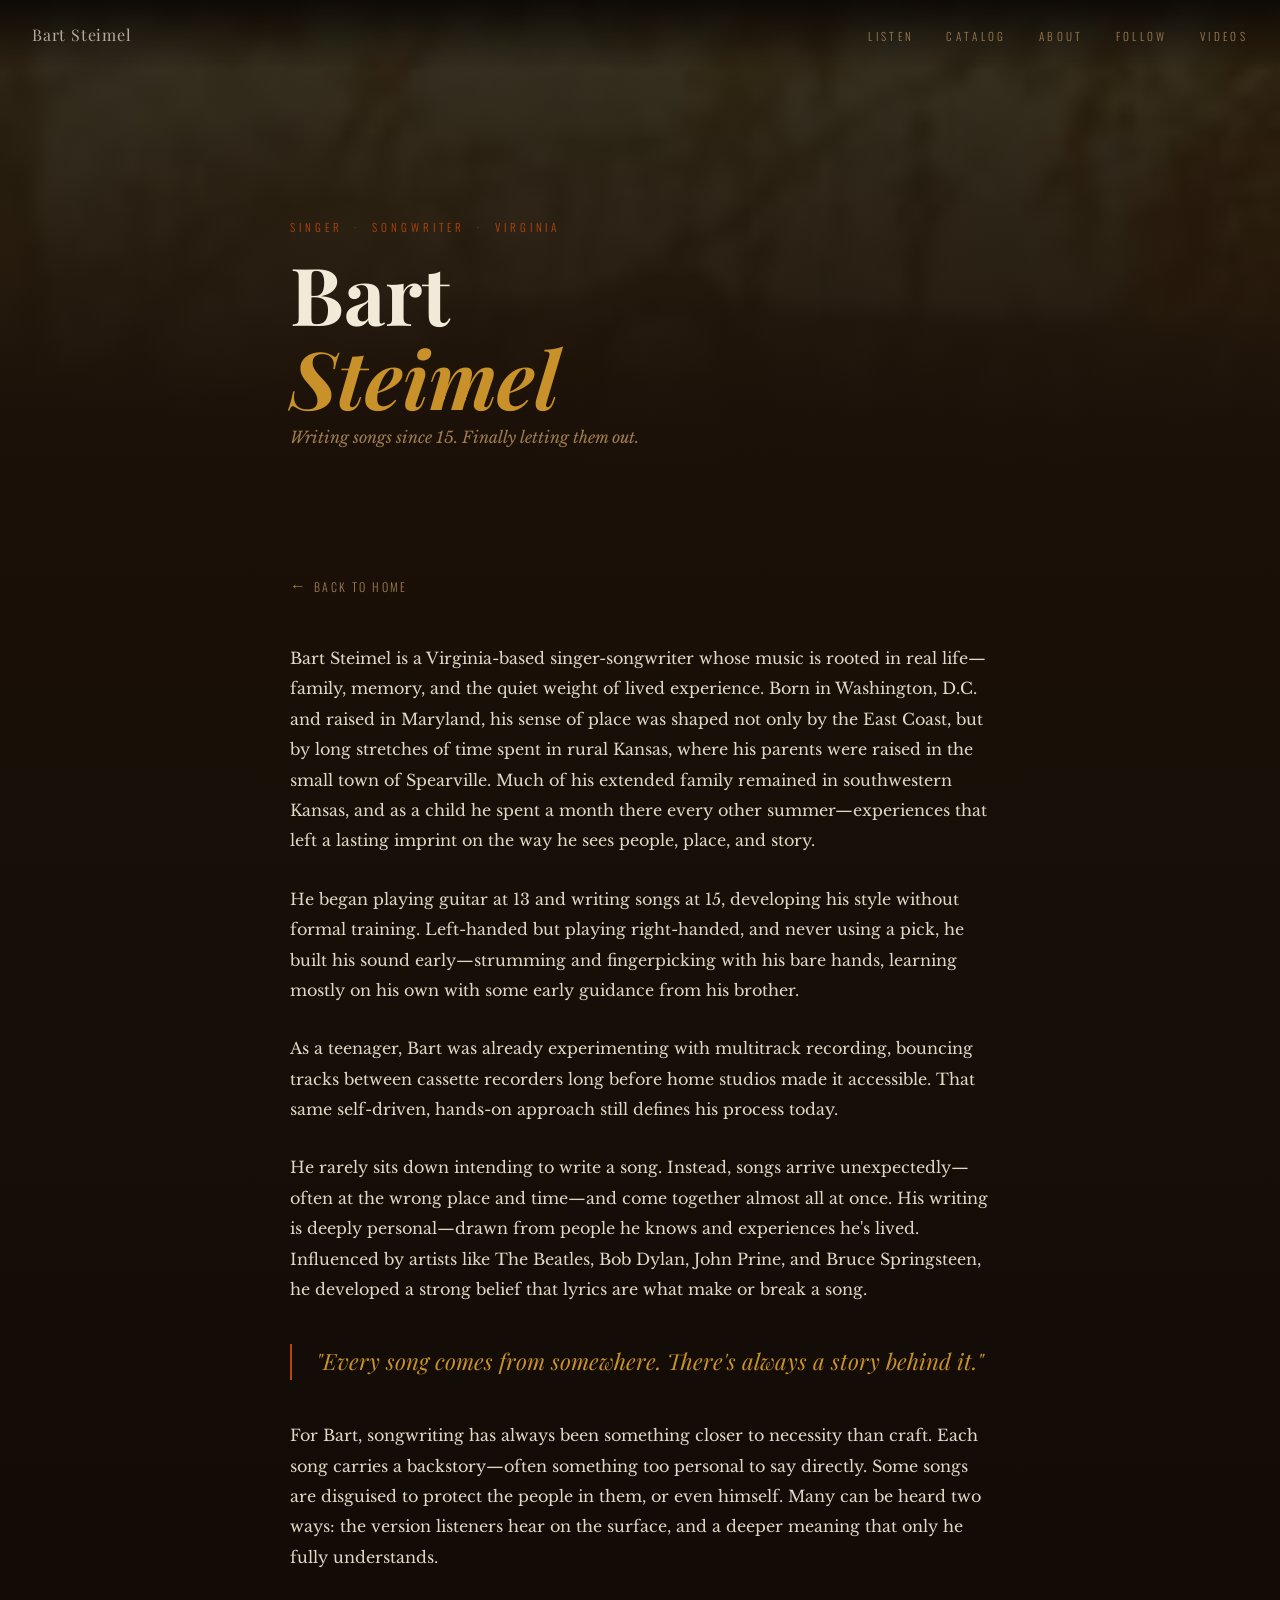
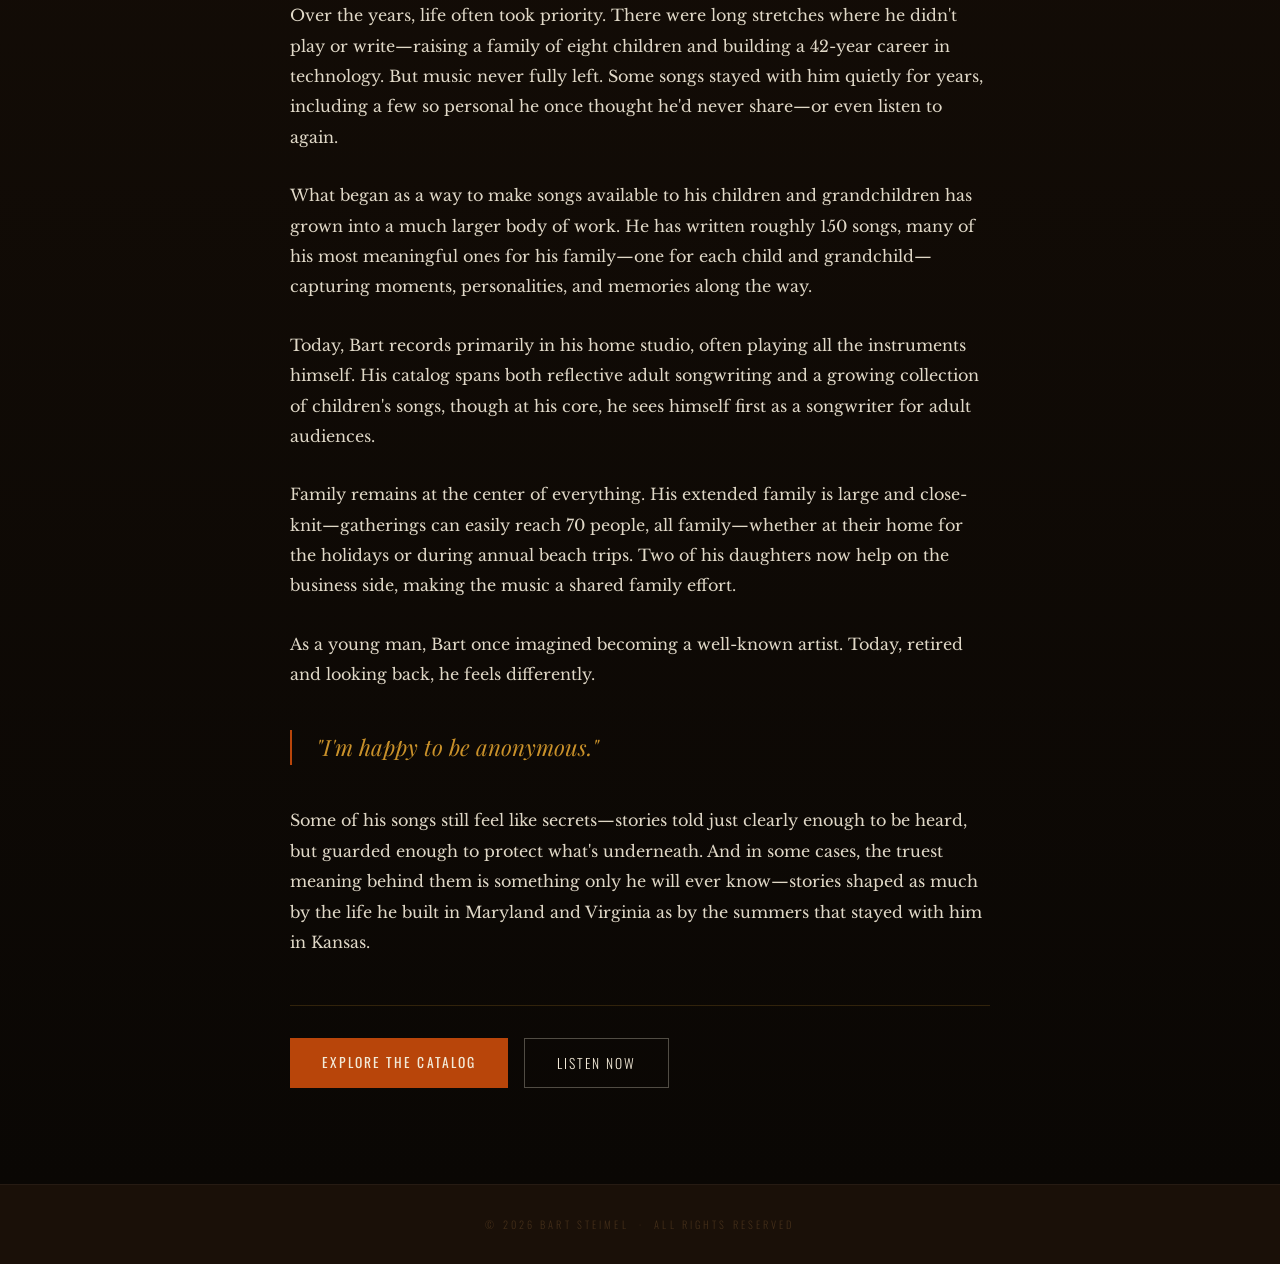
==== bio.html @ 40ade04b "Initial commit — bartsteimel.com website Full site including HTML, CSS, JS, songs catalog, cover art" ====
<!DOCTYPE html>
<html lang="en">
<head>
<!-- Google tag (gtag.js) -->
<script async src="https://www.googletagmanager.com/gtag/js?id=G-NTPG7VW96W"></script>
<script>
  window.dataLayer = window.dataLayer || [];
  function gtag(){dataLayer.push(arguments);}
  gtag('js', new Date());
  gtag('config', 'G-NTPG7VW96W');
</script>
<meta charset="UTF-8">
<meta name="viewport" content="width=device-width, initial-scale=1.0">
<title>Bart Steimel — Biography</title>
<link rel="icon" type="image/jpeg" href="images/favicon.jpg">
<link href="https://fonts.googleapis.com/css2?family=Playfair+Display:ital,wght@0,400;0,700;1,400;1,700&family=Libre+Baskerville:ital@0;1&family=Oswald:wght@300;400;500&display=swap" rel="stylesheet">
<link rel="stylesheet" href="style.css">
<style>
  .bio-page-hero {
    min-height: 55vh;
    display: flex;
    flex-direction: column;
    justify-content: flex-end;
    align-items: flex-start;
    position: relative;
    overflow: hidden;
    padding: 4rem 2rem 3rem;
  }
  .bio-page-hero::before {
    content: '';
    position: absolute;
    inset: 0;
    background: url('images/hero-bg.jpg') center top / cover no-repeat;
    opacity: 0.35;
    mask-image: linear-gradient(to bottom, black 0%, black 60%, transparent 100%);
    -webkit-mask-image: linear-gradient(to bottom, black 0%, black 60%, transparent 100%);
  }
  .bio-page-hero::after {
    content: '';
    position: absolute;
    inset: 0;
    background: linear-gradient(to bottom, rgba(10,7,4,0.5) 0%, rgba(26,16,8,0.85) 70%, #1a1008 100%);
  }
  .bio-page-hero-content {
    position: relative;
    z-index: 1;
    max-width: 700px;
    margin: 0 auto;
    width: 100%;
    padding-top: 6rem;
  }
  .bio-page-hero-eyebrow {
    font-family: 'Oswald', sans-serif;
    font-weight: 300;
    font-size: 0.7rem;
    letter-spacing: 0.35em;
    text-transform: uppercase;
    color: var(--rust);
    margin-bottom: 1rem;
  }
  .bio-page-hero-name {
    font-family: 'Playfair Display', serif;
    font-size: clamp(2.5rem, 7vw, 5rem);
    font-weight: 700;
    line-height: 1.05;
    color: var(--cream);
    margin-bottom: 0.5rem;
  }
  .bio-page-hero-name em {
    font-style: italic;
    color: var(--gold);
  }
  .bio-page-hero-sub {
    font-family: 'Libre Baskerville', serif;
    font-size: 1rem;
    color: var(--light-brown);
    font-style: italic;
  }

  .bio-full {
    background: linear-gradient(180deg, #1a1008 0%, #0a0704 100%);
    padding: 5rem 2rem 6rem;
  }
  .bio-full-inner {
    max-width: 700px;
    margin: 0 auto;
  }
  .bio-full-inner p {
    font-family: 'Libre Baskerville', Georgia, serif;
    font-size: 1rem;
    line-height: 1.9;
    color: var(--cream);
    margin-bottom: 1.75rem;
    opacity: 0.92;
  }
  .bio-full-inner p.bio-pull-quote {
    font-family: 'Playfair Display', serif;
    font-size: clamp(1.1rem, 2.5vw, 1.4rem);
    font-style: italic;
    color: var(--gold);
    border-left: 2px solid var(--rust);
    padding-left: 1.5rem;
    margin: 2.5rem 0;
    line-height: 1.6;
    opacity: 1;
  }
  .bio-back-link {
    display: inline-flex;
    align-items: center;
    gap: 0.5rem;
    font-family: 'Oswald', sans-serif;
    font-weight: 300;
    font-size: 0.75rem;
    letter-spacing: 0.2em;
    text-transform: uppercase;
    color: var(--light-brown);
    text-decoration: none;
    margin-bottom: 3rem;
    transition: color 0.2s;
  }
  .bio-back-link:hover { color: var(--gold); }
  .bio-back-link::before { content: '←'; font-family: serif; font-size: 1rem; letter-spacing: 0; }

  @media (max-width: 600px) {
    .bio-page-hero { min-height: 45vh; padding: 3rem 1.25rem 2rem; }
    .bio-full { padding: 3rem 1.25rem 4rem; }
  }
</style>
</head>
<body>

<nav>
  <div class="nav-name">Bart Steimel</div>
  <ul class="nav-links">
    <li><a href="index.html#listen">Listen</a></li>
    <li><a href="index.html#catalog">Catalog</a></li>
    <li><a href="index.html#bio">About</a></li>
    <li><a href="index.html#follow">Follow</a></li>
    <li><a href="videos.html">Videos</a></li>
  </ul>
  <a href="videos.html" class="mobile-videos">Videos</a>
</nav>

<section class="bio-page-hero">
  <div class="bio-page-hero-content">
    <p class="bio-page-hero-eyebrow">Singer &nbsp;·&nbsp; Songwriter &nbsp;·&nbsp; Virginia</p>
    <h1 class="bio-page-hero-name">Bart<br><em>Steimel</em></h1>
    <p class="bio-page-hero-sub">Writing songs since 15. Finally letting them out.</p>
  </div>
</section>

<section class="bio-full">
  <div class="bio-full-inner">
    <a href="index.html#bio" class="bio-back-link">Back to Home</a>

    <p>Bart Steimel is a Virginia-based singer-songwriter whose music is rooted in real life—family, memory, and the quiet weight of lived experience. Born in Washington, D.C. and raised in Maryland, his sense of place was shaped not only by the East Coast, but by long stretches of time spent in rural Kansas, where his parents were raised in the small town of Spearville. Much of his extended family remained in southwestern Kansas, and as a child he spent a month there every other summer—experiences that left a lasting imprint on the way he sees people, place, and story.</p>

    <p>He began playing guitar at 13 and writing songs at 15, developing his style without formal training. Left-handed but playing right-handed, and never using a pick, he built his sound early—strumming and fingerpicking with his bare hands, learning mostly on his own with some early guidance from his brother.</p>

    <p>As a teenager, Bart was already experimenting with multitrack recording, bouncing tracks between cassette recorders long before home studios made it accessible. That same self-driven, hands-on approach still defines his process today.</p>

    <p>He rarely sits down intending to write a song. Instead, songs arrive unexpectedly—often at the wrong place and time—and come together almost all at once. His writing is deeply personal—drawn from people he knows and experiences he's lived. Influenced by artists like The Beatles, Bob Dylan, John Prine, and Bruce Springsteen, he developed a strong belief that lyrics are what make or break a song.</p>

    <p class="bio-pull-quote">"Every song comes from somewhere. There's always a story behind it."</p>

    <p>For Bart, songwriting has always been something closer to necessity than craft. Each song carries a backstory—often something too personal to say directly. Some songs are disguised to protect the people in them, or even himself. Many can be heard two ways: the version listeners hear on the surface, and a deeper meaning that only he fully understands.</p>

    <p>Over the years, life often took priority. There were long stretches where he didn't play or write—raising a family of eight children and building a 42-year career in technology. But music never fully left. Some songs stayed with him quietly for years, including a few so personal he once thought he'd never share—or even listen to again.</p>

    <p>What began as a way to make songs available to his children and grandchildren has grown into a much larger body of work. He has written roughly 150 songs, many of his most meaningful ones for his family—one for each child and grandchild—capturing moments, personalities, and memories along the way.</p>

    <p>Today, Bart records primarily in his home studio, often playing all the instruments himself. His catalog spans both reflective adult songwriting and a growing collection of children's songs, though at his core, he sees himself first as a songwriter for adult audiences.</p>

    <p>Family remains at the center of everything. His extended family is large and close-knit—gatherings can easily reach 70 people, all family—whether at their home for the holidays or during annual beach trips. Two of his daughters now help on the business side, making the music a shared family effort.</p>

    <p>As a young man, Bart once imagined becoming a well-known artist. Today, retired and looking back, he feels differently.</p>

    <p class="bio-pull-quote">"I'm happy to be anonymous."</p>

    <p>Some of his songs still feel like secrets—stories told just clearly enough to be heard, but guarded enough to protect what's underneath. And in some cases, the truest meaning behind them is something only he will ever know—stories shaped as much by the life he built in Maryland and Virginia as by the summers that stayed with him in Kansas.</p>

    <div style="margin-top: 3rem; padding-top: 2rem; border-top: 1px solid rgba(201,145,42,0.2); display: flex; gap: 1rem; flex-wrap: wrap;">
      <a href="index.html#catalog" class="btn-primary">Explore the Catalog</a>
      <a href="index.html#listen" class="btn-outline">Listen Now</a>
    </div>
  </div>
</section>

<footer>
  <p>© 2026 Bart Steimel &nbsp;·&nbsp; All Rights Reserved</p>
</footer>

</body>
</html>
---- style.css ----
*, *::before, *::after { box-sizing: border-box; margin: 0; padding: 0; }

  :root {
    --cream: #f2ead8;
    --warm-white: #faf6ee;
    --brown: #3b2a1a;
    --rust: #b8450a;
    --gold: #c9912a;
    --dark: #1a1008;
    --mid: #6b4c2a;
    --light-brown: #9e7c4f;
  }

  html { scroll-behavior: smooth; }

  body {
    background-color: var(--dark);
    color: var(--cream);
    font-family: 'Libre Baskerville', Georgia, serif;
    overflow-x: hidden;
  }

  

  /* ── HERO ── */
  .hero {
    min-height: 100vh;
    display: flex;
    flex-direction: column;
    justify-content: center;
    align-items: center;
    text-align: center;
    position: relative;
    padding: 4rem 2rem;
    background: 
      radial-gradient(ellipse at 20% 50%, rgba(184,69,10,0.15) 0%, transparent 60%),
      radial-gradient(ellipse at 80% 20%, rgba(201,145,42,0.1) 0%, transparent 50%),
      linear-gradient(180deg, #0d0804 0%, #1a1008 40%, #2a1a0a 100%);
  }

  .hero-eyebrow {
    font-family: 'Oswald', sans-serif;
    font-weight: 300;
    font-size: 0.75rem;
    letter-spacing: 0.4em;
    text-transform: uppercase;
    color: var(--gold);
    margin-bottom: 1.5rem;
    opacity: 0;
    animation: fadeUp 1s ease 0.3s forwards;
  }

  .hero-name {
    font-family: 'Playfair Display', Georgia, serif;
    font-size: clamp(3.5rem, 10vw, 8rem);
    font-weight: 700;
    line-height: 0.9;
    color: var(--cream);
    margin-bottom: 1rem;
    opacity: 0;
    animation: fadeUp 1s ease 0.6s forwards;
  }

  .hero-name em {
    font-style: italic;
    color: var(--gold);
  }

  .hero-tagline {
    font-family: 'Playfair Display', Georgia, serif;
    font-style: italic;
    font-size: clamp(1rem, 2.5vw, 1.4rem);
    color: var(--light-brown);
    max-width: 500px;
    line-height: 1.7;
    margin-bottom: 3rem;
    opacity: 0;
    animation: fadeUp 1s ease 0.9s forwards;
  }

  .hero-cta {
    display: flex;
    gap: 1rem;
    flex-wrap: wrap;
    justify-content: center;
    opacity: 0;
    animation: fadeUp 1s ease 1.2s forwards;
  }

  .btn-primary {
    background: var(--rust);
    color: var(--cream);
    padding: 0.85rem 2rem;
    font-family: 'Oswald', sans-serif;
    font-weight: 400;
    font-size: 0.85rem;
    letter-spacing: 0.15em;
    text-transform: uppercase;
    text-decoration: none;
    border: none;
    cursor: pointer;
    transition: background 0.2s, transform 0.2s;
    display: inline-block;
  }
  .btn-primary:hover { background: #d4520d; transform: translateY(-2px); }

  .btn-outline {
    background: transparent;
    color: var(--cream);
    padding: 0.85rem 2rem;
    font-family: 'Oswald', sans-serif;
    font-weight: 300;
    font-size: 0.85rem;
    letter-spacing: 0.15em;
    text-transform: uppercase;
    text-decoration: none;
    border: 1px solid rgba(242,234,216,0.3);
    cursor: pointer;
    transition: border-color 0.2s, transform 0.2s;
    display: inline-block;
  }
  .btn-outline:hover { border-color: var(--gold); color: var(--gold); transform: translateY(-2px); }

  .scroll-hint {
    position: absolute;
    bottom: 2rem;
    left: 50%;
    transform: translateX(-50%);
    opacity: 0;
    animation: fadeIn 1s ease 2s forwards;
  }
  .scroll-hint span {
    display: block;
    font-family: 'Oswald', sans-serif;
    font-weight: 300;
    font-size: 0.65rem;
    letter-spacing: 0.3em;
    text-transform: uppercase;
    color: var(--mid);
    margin-bottom: 0.5rem;
  }
  .scroll-hint::after {
    content: '';
    display: block;
    width: 1px;
    height: 40px;
    background: linear-gradient(to bottom, var(--mid), transparent);
    margin: 0 auto;
    animation: scrollLine 2s ease-in-out infinite;
  }

  /* ── FEATURED SONG ── */
  .featured {
    padding: 6rem 2rem;
    background: linear-gradient(180deg, #1a1008 0%, #0f0905 100%);
    position: relative;
  }

  .featured::before {
    content: '';
    position: absolute;
    top: 0; left: 0; right: 0;
    height: 1px;
    background: linear-gradient(90deg, transparent, var(--gold), transparent);
  }

  .section-container {
    max-width: 900px;
    margin: 0 auto;
  }

  .section-label {
    font-family: 'Oswald', sans-serif;
    font-weight: 300;
    font-size: 0.7rem;
    letter-spacing: 0.5em;
    text-transform: uppercase;
    color: var(--rust);
    margin-bottom: 3rem;
    display: flex;
    align-items: center;
    gap: 1rem;
  }
  .section-label::after {
    content: '';
    flex: 1;
    height: 1px;
    background: rgba(184,69,10,0.3);
  }

  .featured-card {
    display: grid;
    grid-template-columns: 1fr 1fr;
    gap: 4rem;
    align-items: center;
  }

  @media (max-width: 700px) {
    .featured-card { grid-template-columns: 1fr; gap: 2rem; }
  }

  .featured-art {
    aspect-ratio: 1;
    background: linear-gradient(135deg, #2a1a0a, #1a1008);
    border: 1px solid rgba(201,145,42,0.2);
    display: flex;
    align-items: center;
    justify-content: center;
    position: relative;
    overflow: hidden;
  }

  .featured-art::before {
    content: '☘';
    font-size: 8rem;
    opacity: 0.06;
    position: absolute;
  }

  .featured-art-inner {
    text-align: center;
    padding: 2rem;
  }

  .featured-art-title {
    font-family: 'Playfair Display', Georgia, serif;
    font-size: 2rem;
    font-style: italic;
    color: var(--cream);
    line-height: 1.2;
    margin-bottom: 0.5rem;
  }

  .featured-art-artist {
    font-family: 'Oswald', sans-serif;
    font-weight: 300;
    font-size: 0.75rem;
    letter-spacing: 0.3em;
    text-transform: uppercase;
    color: var(--gold);
  }

  .featured-info {}

  .featured-title {
    font-family: 'Playfair Display', Georgia, serif;
    font-size: clamp(2rem, 5vw, 3.5rem);
    font-style: italic;
    line-height: 1.1;
    color: var(--cream);
    margin-bottom: 0.5rem;
  }

  .featured-subtitle {
    font-family: 'Oswald', sans-serif;
    font-weight: 300;
    font-size: 0.75rem;
    letter-spacing: 0.3em;
    text-transform: uppercase;
    color: var(--gold);
    margin-bottom: 1.5rem;
  }

  .featured-story {
    font-size: 0.95rem;
    line-height: 1.9;
    color: var(--light-brown);
    margin-bottom: 1rem;
    font-style: italic;
  }

  .featured-dedication {
    font-family: 'Oswald', sans-serif;
    font-weight: 300;
    font-size: 0.75rem;
    letter-spacing: 0.2em;
    text-transform: uppercase;
    color: var(--rust);
    margin-bottom: 2rem;
    padding-left: 1rem;
    border-left: 2px solid var(--rust);
  }

  .stream-btn {
    display: flex;
    align-items: center;
    gap: 0.75rem;
    padding: 0.75rem 1.25rem;
    background: rgba(242,234,216,0.05);
    border: 1px solid rgba(242,234,216,0.15);
    color: var(--cream);
    text-decoration: none;
    font-family: 'Oswald', sans-serif;
    font-weight: 300;
    font-size: 0.8rem;
    letter-spacing: 0.1em;
    transition: all 0.2s;
    margin-bottom: 0.75rem;
    width: 100%;
  }
  .stream-btn:hover { background: rgba(201,145,42,0.1); border-color: var(--gold); color: var(--gold); }
  .stream-btn svg { flex-shrink: 0; }

  /* ── LISTEN ── */
  .listen {
    padding: 6rem 2rem;
    background: #0a0704;
    position: relative;
  }
  .listen::before {
    content: '';
    position: absolute;
    top: 0; left: 0; right: 0;
    height: 1px;
    background: linear-gradient(90deg, transparent, rgba(201,145,42,0.3), transparent);
  }

  .listen-grid {
    display: grid;
    grid-template-columns: repeat(auto-fit, minmax(260px, 1fr));
    gap: 1.5rem;
    margin-top: 2rem;
  }

  .listen-card {
    background: rgba(242,234,216,0.03);
    border: 1px solid rgba(242,234,216,0.08);
    padding: 2rem;
    transition: all 0.3s;
    position: relative;
    overflow: hidden;
  }
  .listen-card::before {
    content: '';
    position: absolute;
    inset: 0;
    background: linear-gradient(135deg, rgba(184,69,10,0.05), transparent);
    opacity: 0;
    transition: opacity 0.3s;
    pointer-events: none;
  }
  .listen-card:hover { border-color: rgba(201,145,42,0.3); transform: translateY(-3px); }
  .listen-card:hover::before { opacity: 1; }

  .listen-card-icon {
    width: 40px;
    height: 40px;
    margin-bottom: 1rem;
    opacity: 0.8;
  }

  .listen-card-name {
    font-family: 'Oswald', sans-serif;
    font-weight: 400;
    font-size: 1rem;
    letter-spacing: 0.1em;
    text-transform: uppercase;
    color: var(--cream);
    margin-bottom: 0.4rem;
  }

  .listen-card-desc {
    font-size: 0.8rem;
    color: var(--mid);
    line-height: 1.6;
    margin-bottom: 1.5rem;
  }

  .listen-card-link {
    font-family: 'Oswald', sans-serif;
    font-weight: 300;
    font-size: 0.7rem;
    letter-spacing: 0.3em;
    text-transform: uppercase;
    color: var(--gold);
    text-decoration: none;
    transition: color 0.2s;
  }
  .listen-card-link:hover { color: var(--rust); }
  .listen-card-link.coming-soon { color: var(--mid); cursor: default; }

  /* ── BIO ── */
  .bio {
    padding: 6rem 2rem;
    background: linear-gradient(180deg, #0a0704 0%, #1a1008 100%);
    position: relative;
  }
  .bio::before {
    content: '';
    position: absolute;
    top: 0; left: 0; right: 0;
    height: 1px;
    background: linear-gradient(90deg, transparent, rgba(184,69,10,0.4), transparent);
  }

  .bio-inner {
    max-width: 700px;
    margin: 0 auto;
    text-align: center;
  }

  .bio-photo-placeholder {
    width: 180px;
    height: 180px;
    border-radius: 50%;
    background: linear-gradient(135deg, #2a1a0a, #1a1008);
    border: 2px solid rgba(201,145,42,0.3);
    margin: 0 auto 3rem;
    display: flex;
    align-items: center;
    justify-content: center;
    font-size: 3rem;
    opacity: 0.4;
  }

  .bio-text {
    font-family: 'Playfair Display', Georgia, serif;
    font-size: clamp(1.1rem, 2.5vw, 1.4rem);
    line-height: 1.8;
    color: var(--cream);
    margin-bottom: 1.5rem;
  }

  .bio-text em {
    color: var(--gold);
    font-style: italic;
  }

  .bio-numbers {
    display: flex;
    justify-content: center;
    gap: 3rem;
    margin-top: 3rem;
    flex-wrap: wrap;
  }

  .bio-number {
    text-align: center;
  }

  .bio-number-val {
    font-family: 'Playfair Display', Georgia, serif;
    font-size: 2.5rem;
    font-weight: 700;
    color: var(--gold);
    display: block;
  }

  .bio-number-label {
    font-family: 'Oswald', sans-serif;
    font-weight: 300;
    font-size: 0.65rem;
    letter-spacing: 0.3em;
    text-transform: uppercase;
    color: var(--mid);
  }

  /* ── FOLLOW ── */
  .follow {
    padding: 6rem 2rem;
    background: #0a0704;
    text-align: center;
    position: relative;
  }
  .follow::before {
    content: '';
    position: absolute;
    top: 0; left: 0; right: 0;
    height: 1px;
    background: linear-gradient(90deg, transparent, rgba(201,145,42,0.3), transparent);
  }

  .follow-title {
    font-family: 'Playfair Display', Georgia, serif;
    font-size: clamp(1.8rem, 4vw, 2.8rem);
    font-style: italic;
    color: var(--cream);
    margin-bottom: 1rem;
  }

  .follow-sub {
    font-size: 0.9rem;
    color: var(--mid);
    margin-bottom: 2.5rem;
    line-height: 1.7;
  }

  .follow-form {
    display: flex;
    gap: 0;
    max-width: 420px;
    margin: 0 auto;
  }

  .follow-input {
    flex: 1;
    padding: 0.9rem 1.2rem;
    background: rgba(242,234,216,0.05);
    border: 1px solid rgba(242,234,216,0.15);
    border-right: none;
    color: var(--cream);
    font-family: 'Libre Baskerville', serif;
    font-size: 0.85rem;
    outline: none;
    transition: border-color 0.2s;
  }
  .follow-input::placeholder { color: var(--mid); }
  .follow-input:focus { border-color: rgba(201,145,42,0.5); }

  .follow-submit {
    padding: 0.9rem 1.5rem;
    background: var(--rust);
    border: 1px solid var(--rust);
    color: var(--cream);
    font-family: 'Oswald', sans-serif;
    font-weight: 400;
    font-size: 0.75rem;
    letter-spacing: 0.2em;
    text-transform: uppercase;
    cursor: pointer;
    transition: background 0.2s;
  }
  .follow-submit:hover { background: #d4520d; }

  .follow-note {
    margin-top: 1rem;
    font-size: 0.75rem;
    color: rgba(107,76,42,0.6);
    font-style: italic;
  }

  /* ── FOOTER ── */
  footer {
    padding: 2rem;
    text-align: center;
    background: var(--dark);
    border-top: 1px solid rgba(242,234,216,0.05);
  }

  footer p {
    font-family: 'Oswald', sans-serif;
    font-weight: 300;
    font-size: 0.65rem;
    letter-spacing: 0.3em;
    text-transform: uppercase;
    color: rgba(107,76,42,0.5);
  }


  /* ── CATALOG ── */
  .catalog {
    padding: 6rem 2rem;
    background: #0d0906;
    position: relative;
  }
  .catalog::before {
    content: '';
    position: absolute;
    top: 0; left: 0; right: 0;
    height: 1px;
    background: linear-gradient(90deg, transparent, rgba(201,145,42,0.3), transparent);
  }
  .catalog-grid {
    display: grid;
    grid-template-columns: repeat(auto-fill, minmax(120px, 1fr));
    gap: 8px;
  }
  .catalog-item {
    position: relative;
    aspect-ratio: 1;
    overflow: hidden;
    cursor: pointer;
    background: #1a1008;
  }
  .catalog-item {
    position: relative;
    aspect-ratio: 1;
    overflow: hidden;
    cursor: pointer;
    background: #1a1008;
    transition: transform 0.2s;
  }
  .catalog-item:hover { transform: scale(1.03); }
  .catalog-item img {
    width: 100%;
    height: 100%;
    object-fit: cover;
    display: block;
    transition: transform 0.3s;
  }
  .catalog-item:hover img { transform: scale(1.05); }
  .catalog-overlay {
    position: absolute;
    inset: 0;
    background: linear-gradient(to top, rgba(0,0,0,0.85) 0%, transparent 60%);
    opacity: 0;
    transition: opacity 0.3s;
    display: flex;
    flex-direction: column;
    justify-content: flex-end;
    padding: 0.6rem;
    pointer-events: none;
  }
  .catalog-item:hover .catalog-overlay { opacity: 1; }
  .catalog-title {
    font-family: 'Oswald', sans-serif;
    font-weight: 400;
    font-size: 0.65rem;
    letter-spacing: 0.05em;
    color: var(--cream);
    line-height: 1.3;
  }
  .catalog-year {
    font-family: 'Oswald', sans-serif;
    font-weight: 300;
    font-size: 0.6rem;
    color: var(--gold);
    margin-top: 0.2rem;
  }

  /* Modal */
  .catalog-modal {
    display: none;
    position: fixed;
    inset: 0;
    background: rgba(0,0,0,0.85);
    z-index: 500;
    align-items: center;
    justify-content: center;
  }
  .catalog-modal.active { display: flex; }
  .catalog-modal-inner {
    background: #1a1008;
    border: 1px solid rgba(201,145,42,0.3);
    padding: 2.5rem;
    max-width: 380px;
    width: 90%;
    text-align: center;
    position: relative;
  }
  .modal-close {
    position: absolute;
    top: 1rem; right: 1rem;
    background: none;
    border: none;
    color: var(--mid);
    font-size: 1rem;
    cursor: pointer;
  }
  .modal-title {
    font-family: 'Playfair Display', serif;
    font-size: 1.4rem;
    font-style: italic;
    color: var(--cream);
    margin-bottom: 0.3rem;
  }
  .modal-year {
    font-family: 'Oswald', sans-serif;
    font-weight: 300;
    font-size: 0.7rem;
    letter-spacing: 0.3em;
    color: var(--mid);
    text-transform: uppercase;
    margin-bottom: 1.5rem;
  }
  .modal-listen-btn {
    display: flex;
    align-items: center;
    justify-content: center;
    gap: 0.75rem;
    padding: 0.85rem 1.5rem;
    background: rgba(252,60,68,0.1);
    border: 1px solid rgba(252,60,68,0.4);
    color: var(--cream);
    text-decoration: none;
    font-family: 'Oswald', sans-serif;
    font-weight: 400;
    font-size: 0.85rem;
    letter-spacing: 0.1em;
    transition: all 0.2s;
  }
  .modal-listen-btn:hover { background: rgba(252,60,68,0.2); }
  .modal-service-btn {
    padding: 0.4rem 0.8rem;
    background: rgba(242,234,216,0.05);
    border: 1px solid rgba(242,234,216,0.15);
    color: var(--light-brown);
    text-decoration: none;
    font-family: 'Oswald', sans-serif;
    font-weight: 300;
    font-size: 0.65rem;
    letter-spacing: 0.1em;
    transition: all 0.2s;
  }
  .modal-service-btn:hover { border-color: var(--gold); color: var(--gold); }

  @keyframes pulse {
    0%, 100% { opacity: 1; transform: scale(1); }
    50% { opacity: 0.4; transform: scale(0.85); }
  }
  /* ── ANIMATIONS ── */
  @keyframes fadeUp {
    from { opacity: 0; transform: translateY(20px); }
    to   { opacity: 1; transform: translateY(0); }
  }
  @keyframes fadeIn {
    from { opacity: 0; }
    to   { opacity: 1; }
  }
  @keyframes scrollLine {
    0%, 100% { transform: scaleY(1); opacity: 1; }
    50% { transform: scaleY(0.5); opacity: 0.3; }
  }

  /* ── NAV ── */
  nav {
    position: fixed;
    top: 0; left: 0; right: 0;
    z-index: 100;
    padding: 1.5rem 2rem;
    display: flex;
    justify-content: space-between;
    align-items: center;
    background: linear-gradient(to bottom, rgba(10,7,4,0.9), transparent);
    backdrop-filter: blur(4px);
  }

  .nav-name {
    font-family: 'Playfair Display', serif;
    font-size: 1rem;
    letter-spacing: 0.05em;
    color: var(--cream);
    opacity: 0.7;
  }

  .nav-links {
    display: flex;
    gap: 2rem;
    list-style: none;
  }

  .nav-links a {
    font-family: 'Oswald', sans-serif;
    font-weight: 300;
    font-size: 0.7rem;
    letter-spacing: 0.3em;
    text-transform: uppercase;
    color: var(--light-brown);
    text-decoration: none;
    transition: color 0.2s;
  }
  .nav-links a:hover { color: var(--gold); }

  .mobile-videos {
    display: none;
    font-family: 'Oswald', sans-serif;
    font-weight: 300;
    font-size: 0.7rem;
    letter-spacing: 0.3em;
    text-transform: uppercase;
    color: var(--light-brown);
    text-decoration: none;
    transition: color 0.2s;
  }
  .mobile-videos:hover { color: var(--gold); }

  @media (max-width: 500px) {
    .nav-links { display: none; }
    .mobile-videos { display: inline-block; }
    .follow-form { flex-direction: column; }
    .follow-input { border-right: 1px solid rgba(242,234,216,0.15); border-bottom: none; }
    .bio { padding: 4rem 1.25rem; }
    .bio-text { font-size: 1rem; }
    .bio .btn-outline { display: block; text-align: center; margin-top: 2rem; }
  }
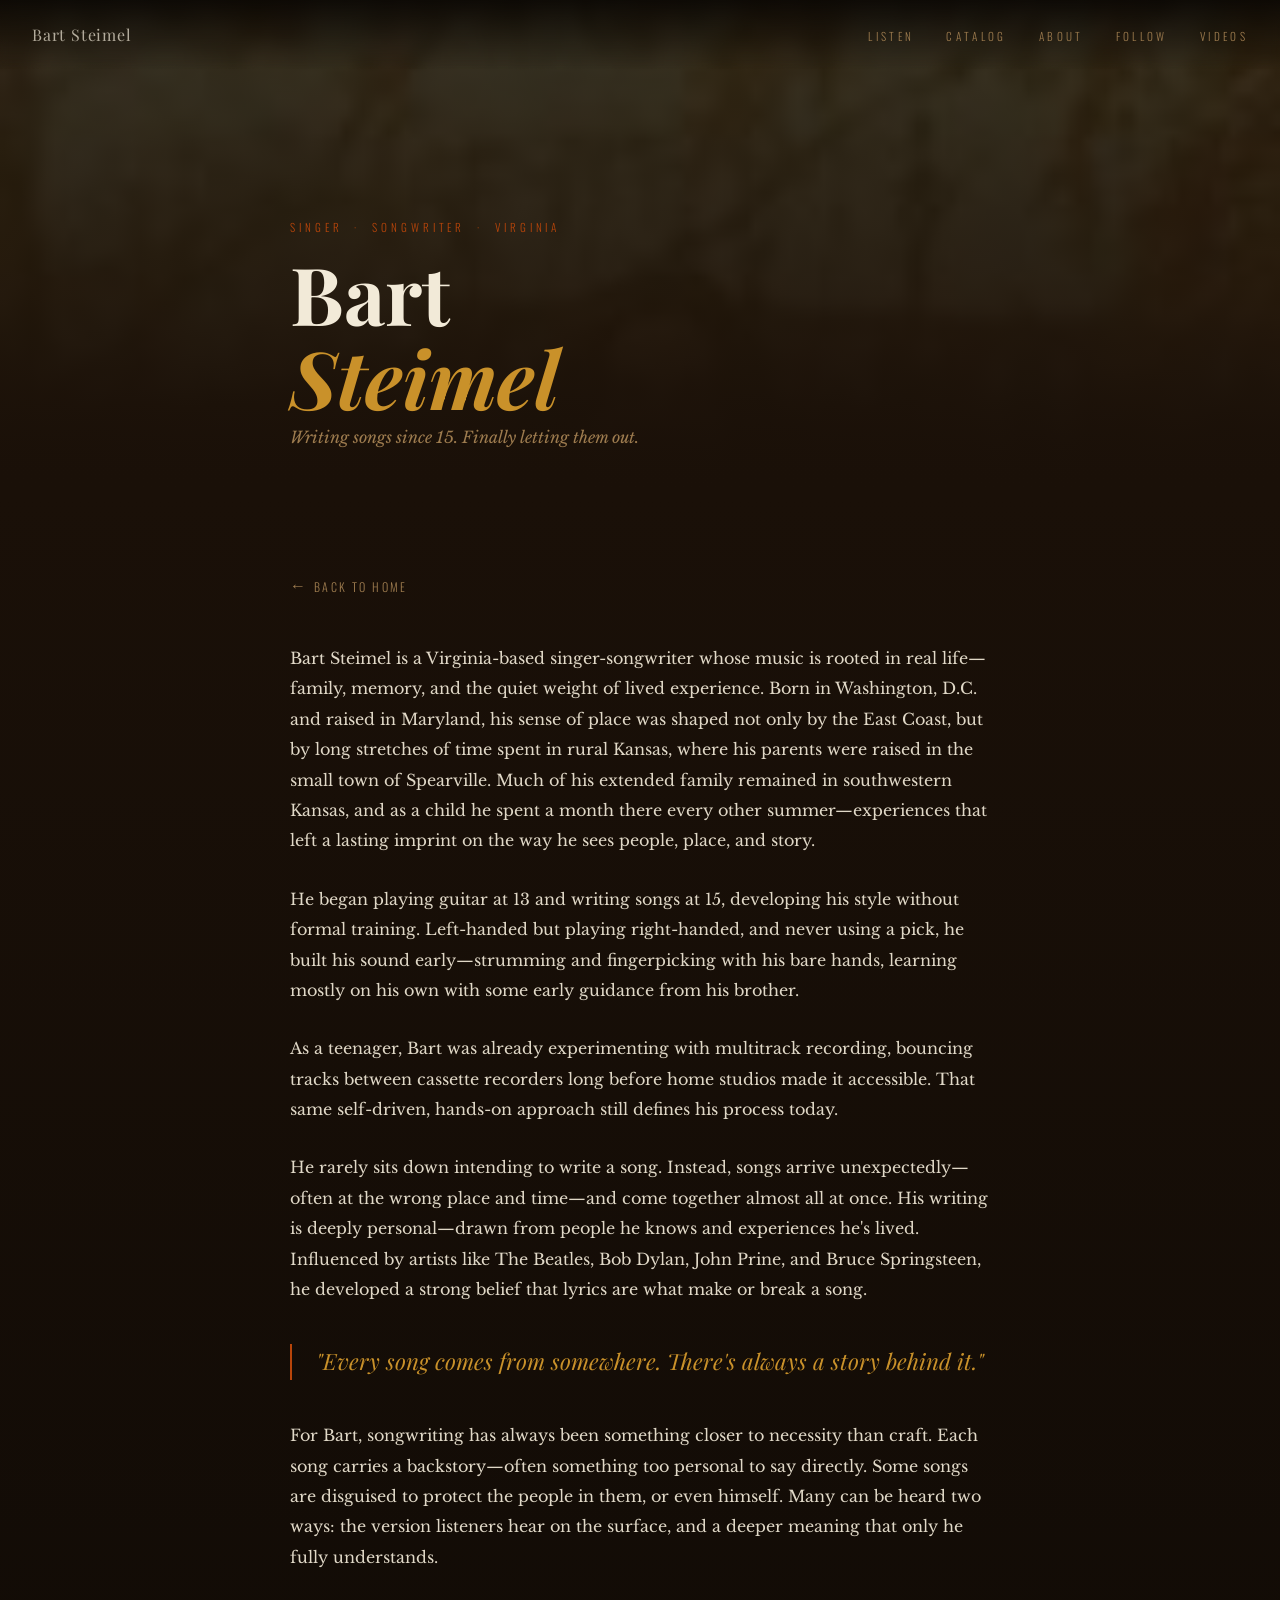
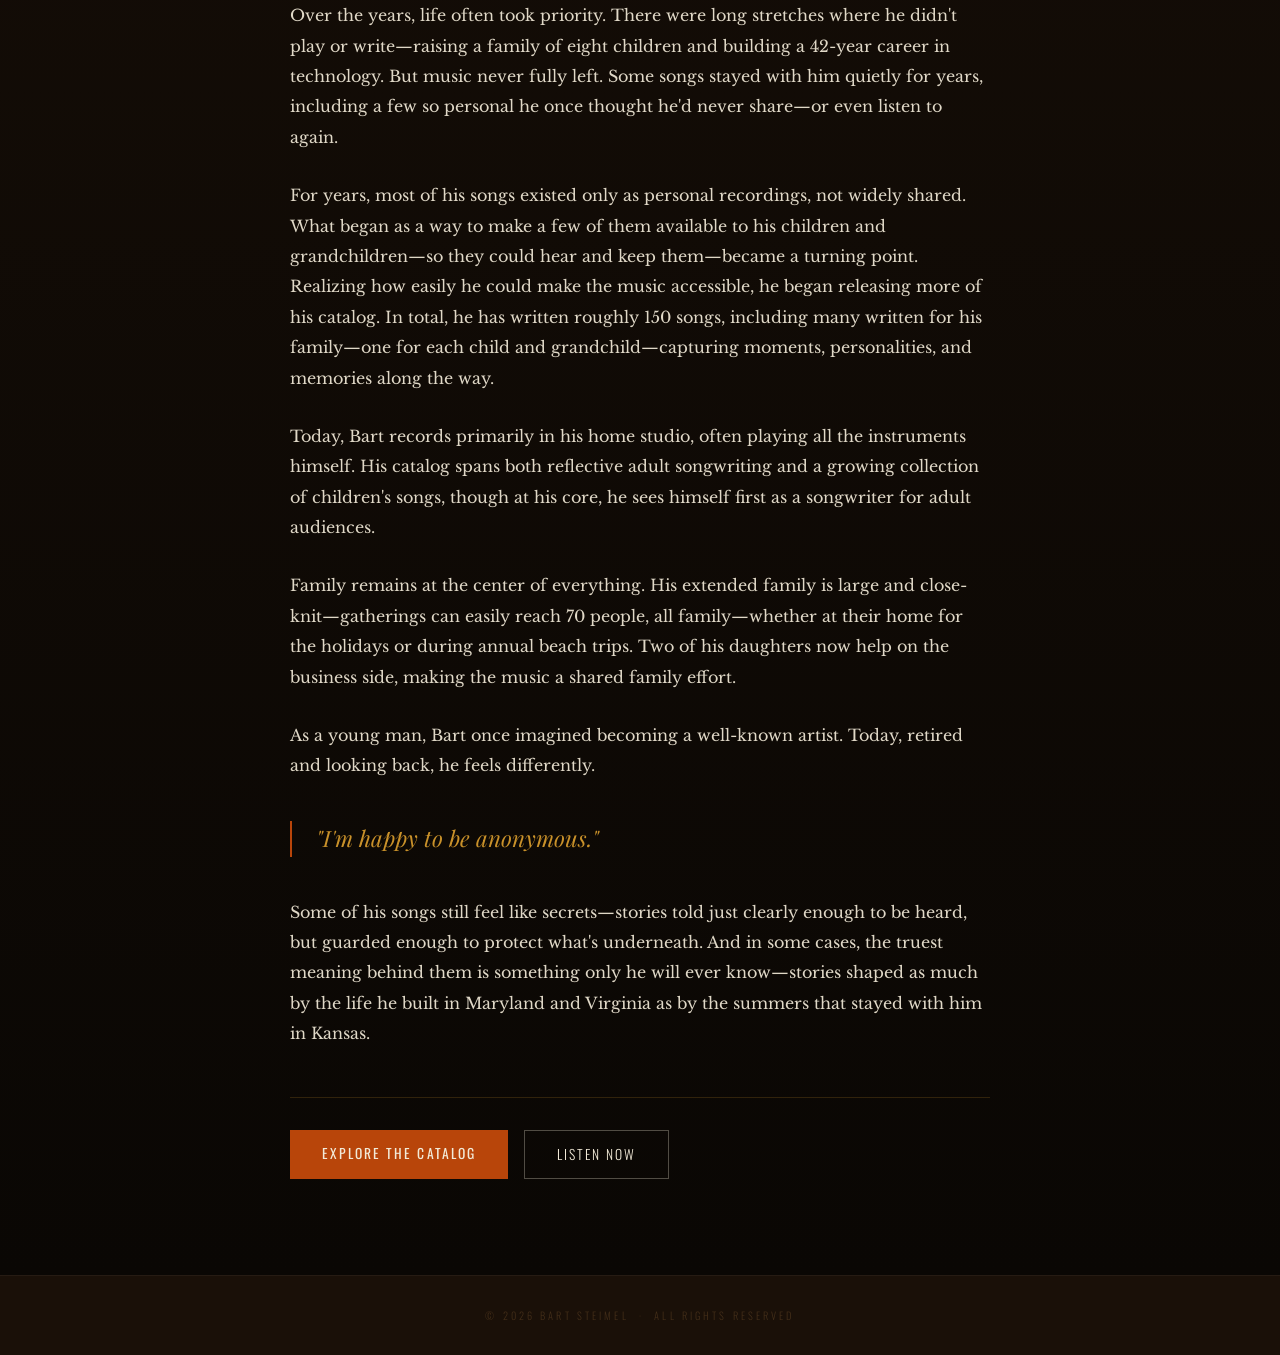
==== commit d6d58119: "Fix bio — update detailed bio only" ====
--- a/bio.html
+++ b/bio.html
@@ -167,7 +167,7 @@
 
     <p>Over the years, life often took priority. There were long stretches where he didn't play or write—raising a family of eight children and building a 42-year career in technology. But music never fully left. Some songs stayed with him quietly for years, including a few so personal he once thought he'd never share—or even listen to again.</p>
 
-    <p>What began as a way to make songs available to his children and grandchildren has grown into a much larger body of work. He has written roughly 150 songs, many of his most meaningful ones for his family—one for each child and grandchild—capturing moments, personalities, and memories along the way.</p>
+    <p>For years, most of his songs existed only as personal recordings, not widely shared. What began as a way to make a few of them available to his children and grandchildren—so they could hear and keep them—became a turning point. Realizing how easily he could make the music accessible, he began releasing more of his catalog. In total, he has written roughly 150 songs, including many written for his family—one for each child and grandchild—capturing moments, personalities, and memories along the way.</p>
 
     <p>Today, Bart records primarily in his home studio, often playing all the instruments himself. His catalog spans both reflective adult songwriting and a growing collection of children's songs, though at his core, he sees himself first as a songwriter for adult audiences.</p>
 
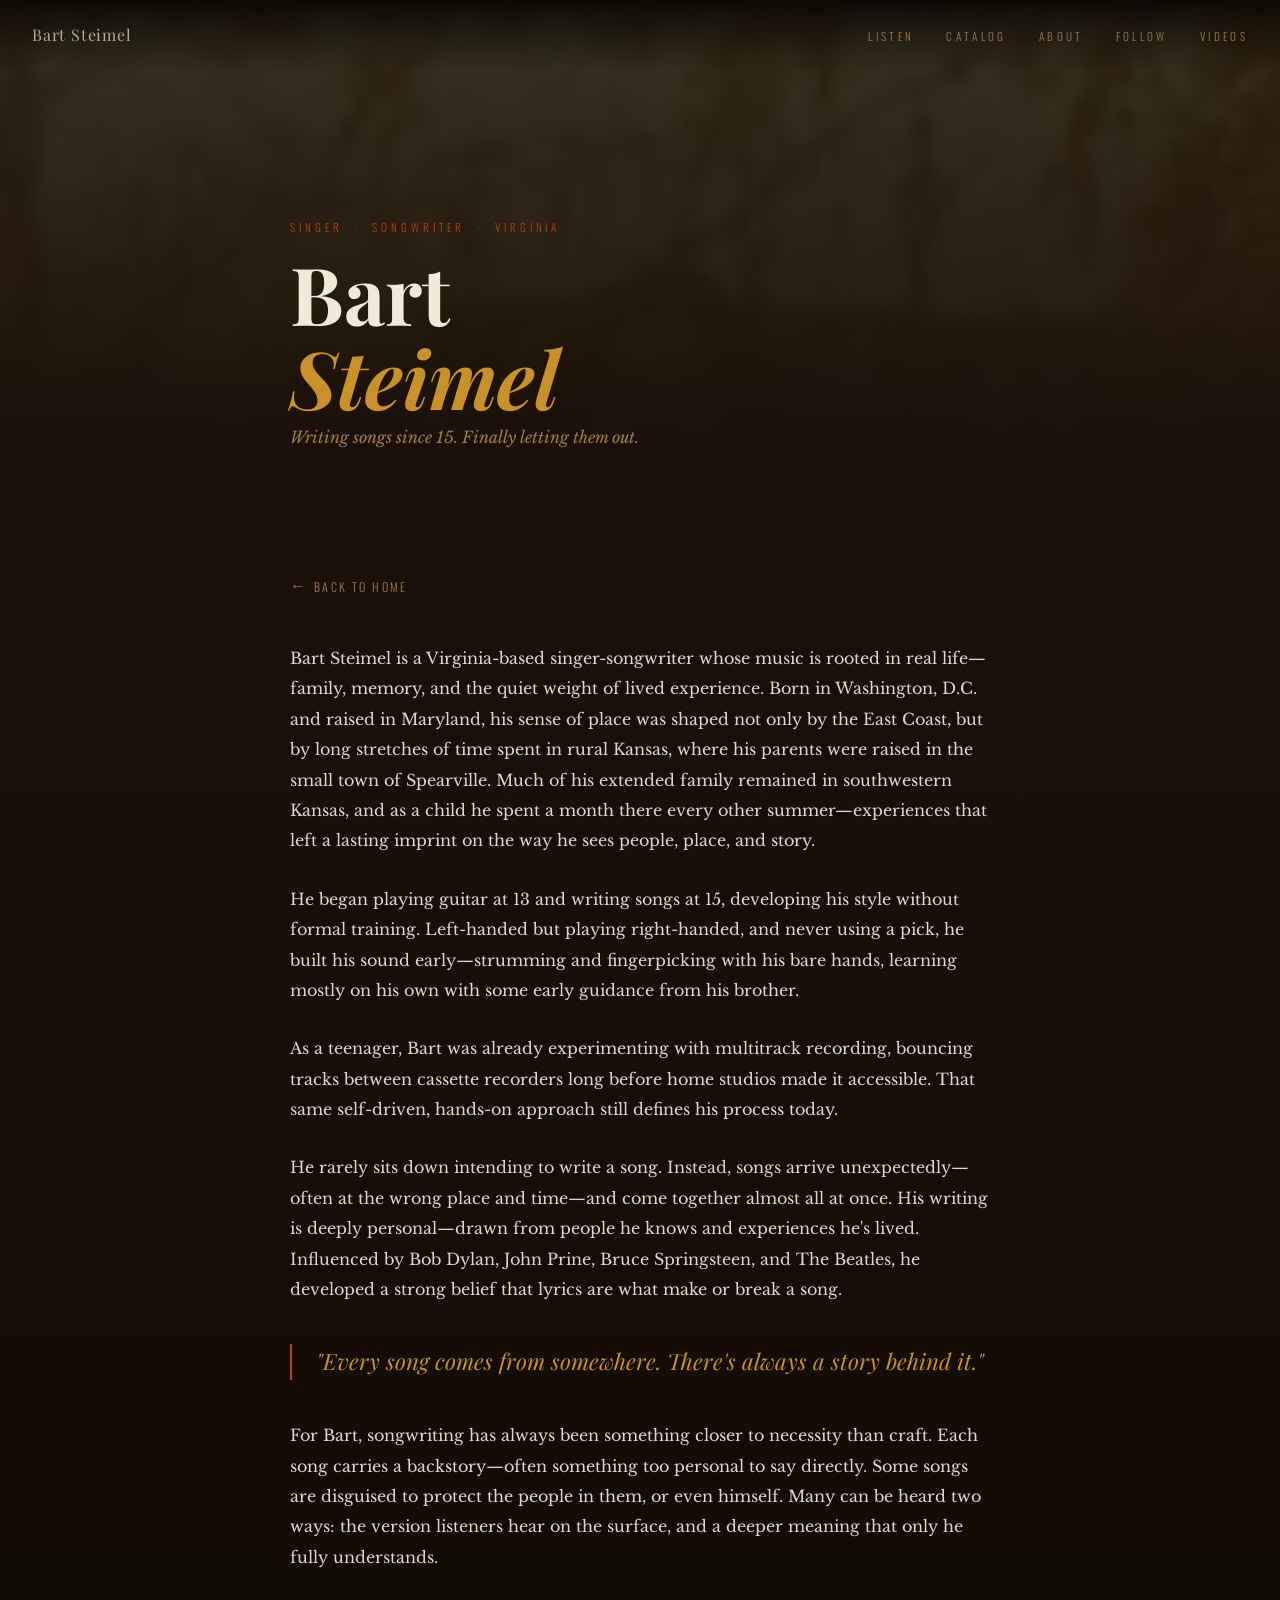
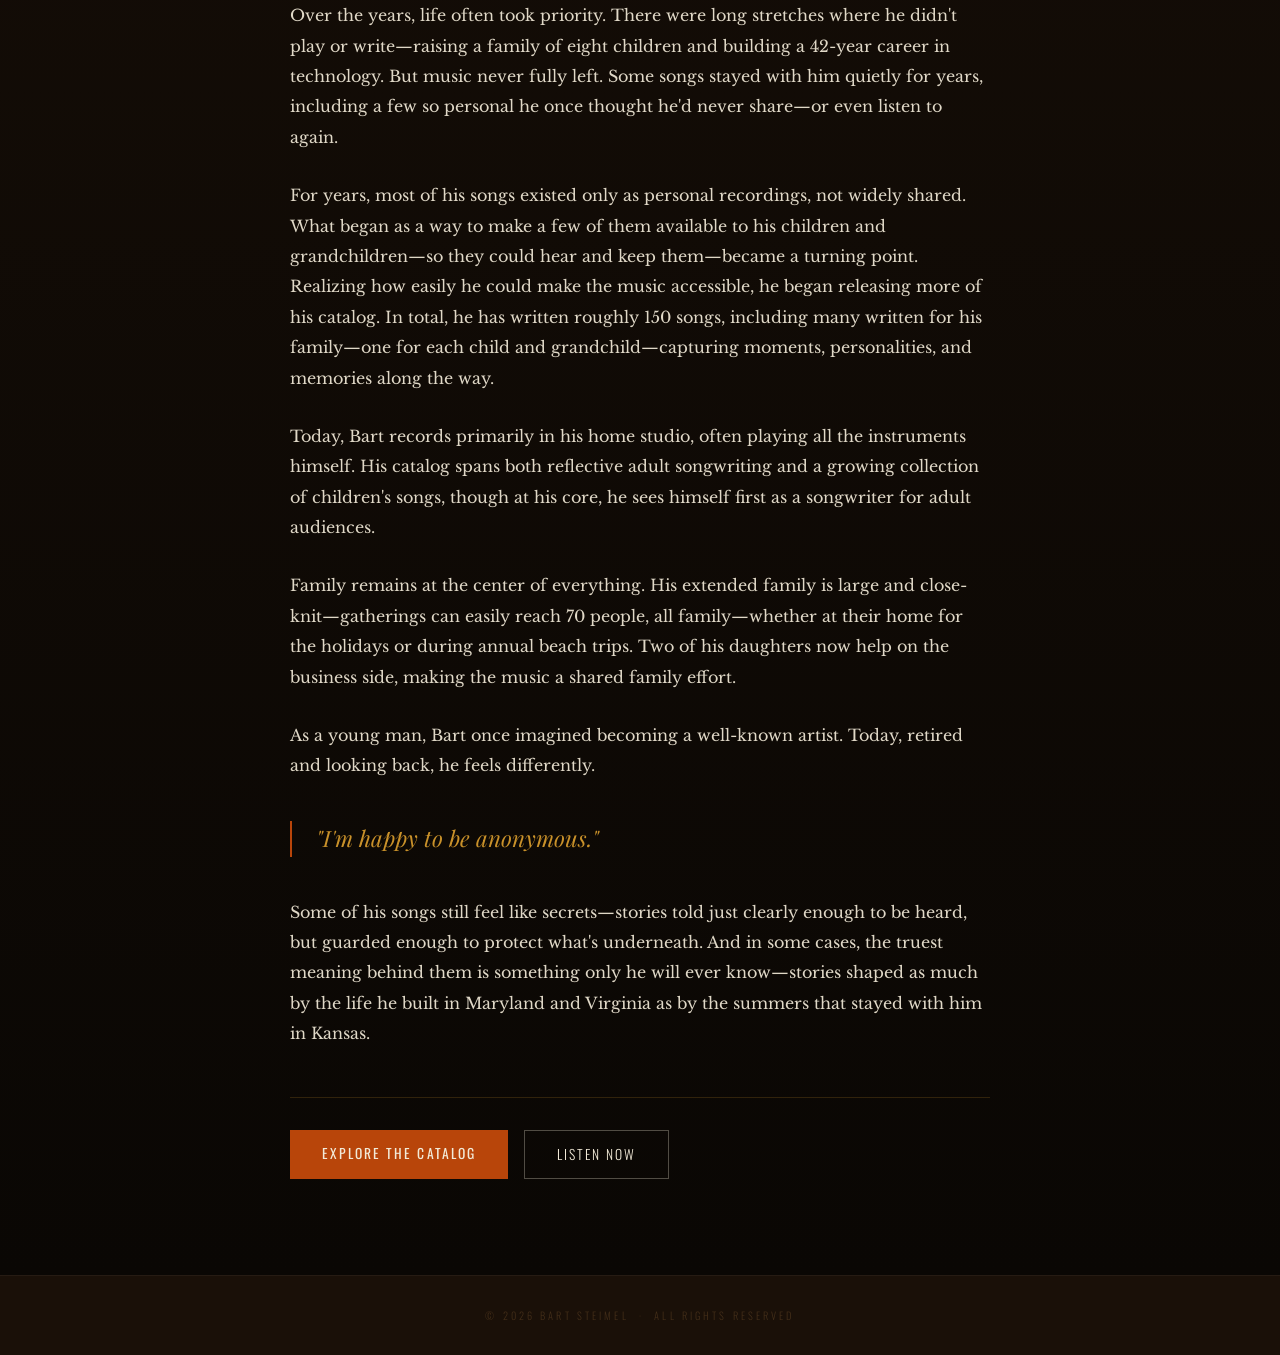
==== commit 24e5c770: "Update detailed bio" ====
--- a/bio.html
+++ b/bio.html
@@ -159,7 +159,7 @@
 
     <p>As a teenager, Bart was already experimenting with multitrack recording, bouncing tracks between cassette recorders long before home studios made it accessible. That same self-driven, hands-on approach still defines his process today.</p>
 
-    <p>He rarely sits down intending to write a song. Instead, songs arrive unexpectedly—often at the wrong place and time—and come together almost all at once. His writing is deeply personal—drawn from people he knows and experiences he's lived. Influenced by artists like The Beatles, Bob Dylan, John Prine, and Bruce Springsteen, he developed a strong belief that lyrics are what make or break a song.</p>
+    <p>He rarely sits down intending to write a song. Instead, songs arrive unexpectedly—often at the wrong place and time—and come together almost all at once. His writing is deeply personal—drawn from people he knows and experiences he's lived. Influenced by Bob Dylan, John Prine, Bruce Springsteen, and The Beatles, he developed a strong belief that lyrics are what make or break a song.</p>
 
     <p class="bio-pull-quote">"Every song comes from somewhere. There's always a story behind it."</p>
 
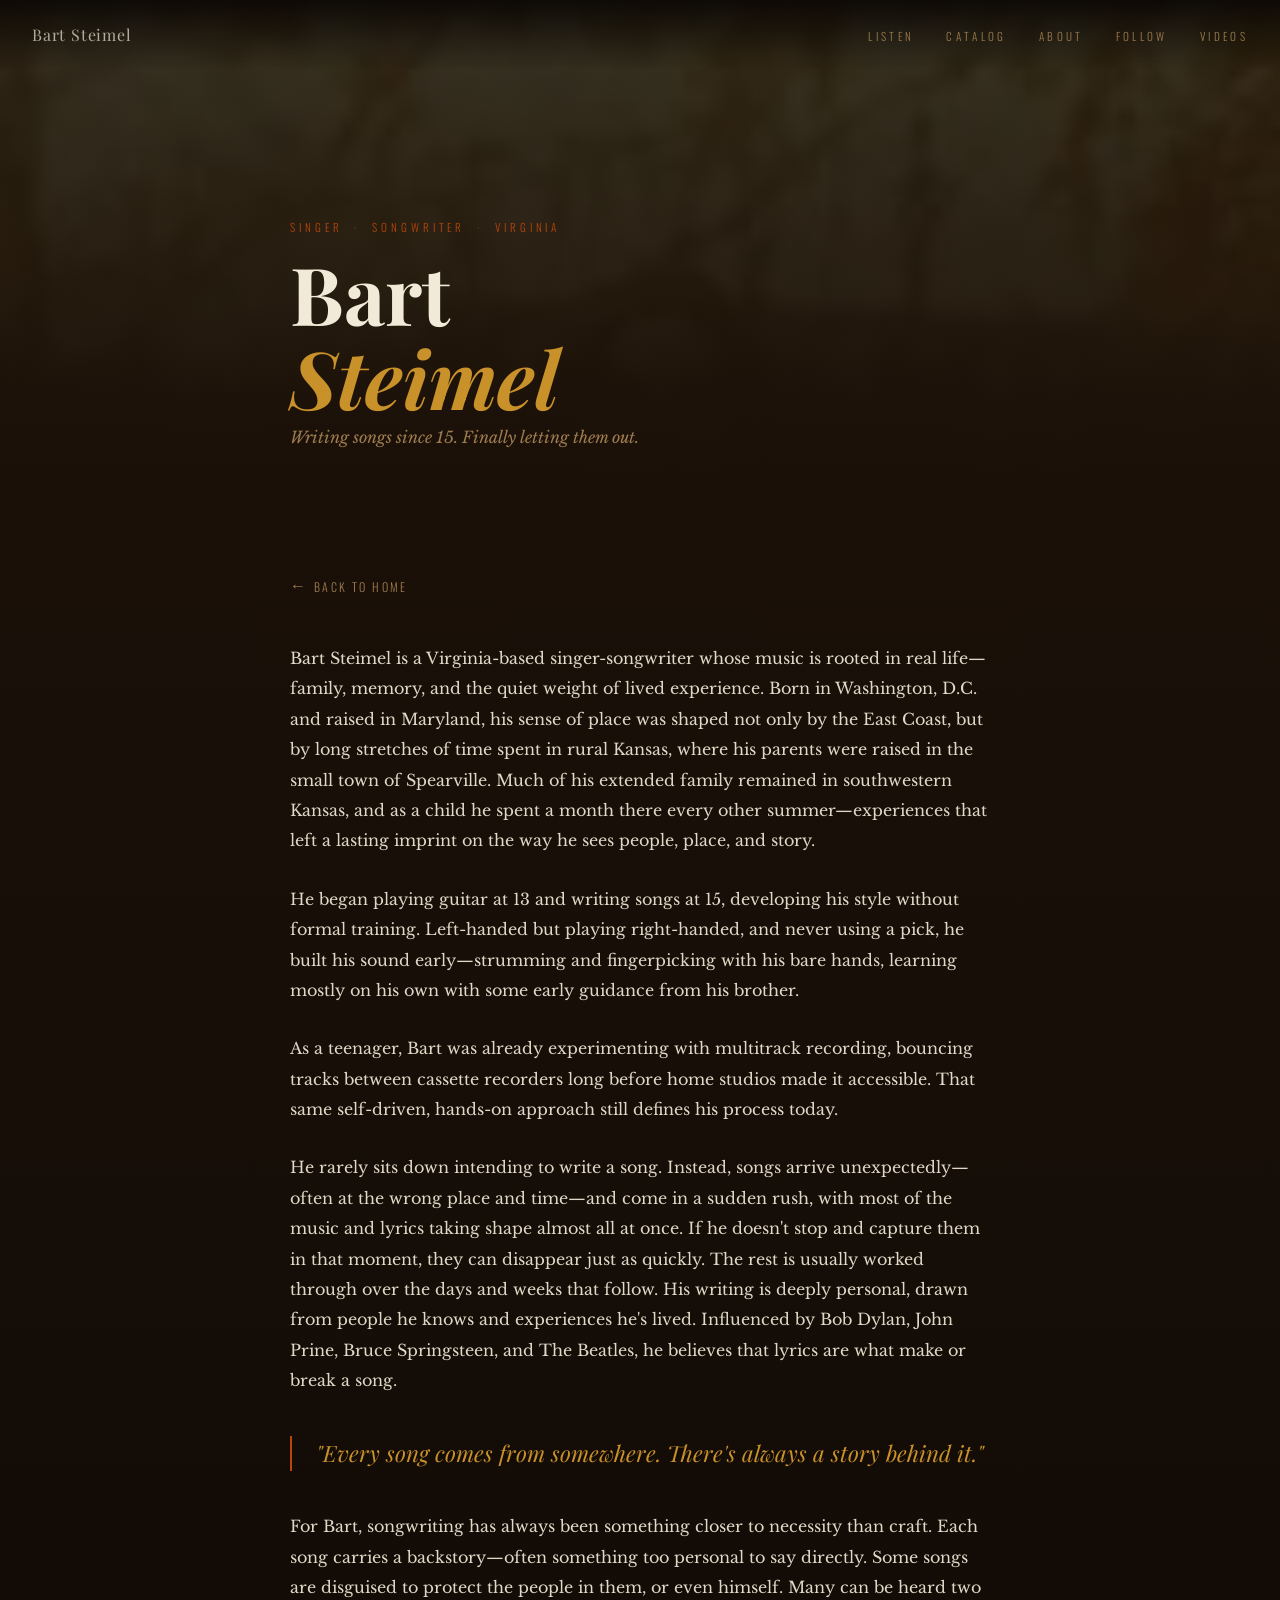
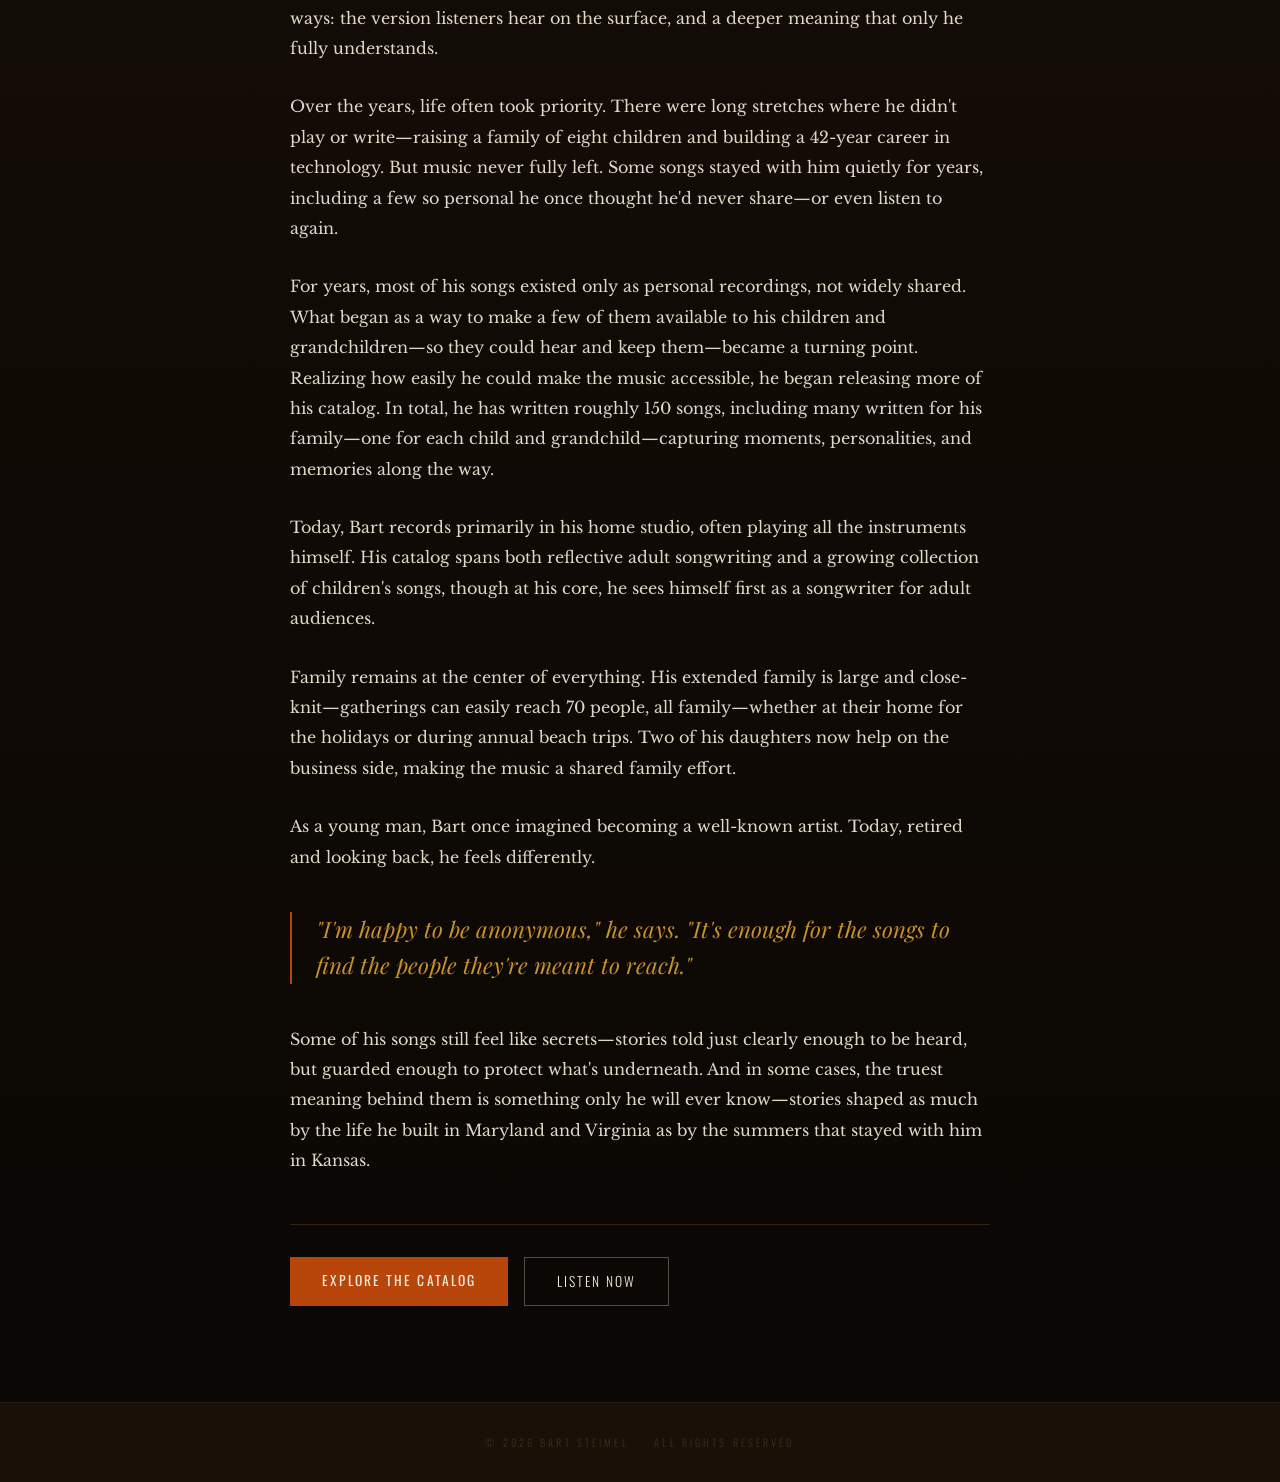
==== commit 13ae58c7: "Update artist bio with final version Co-Authored-By: Claude Sonnet 4.6 <noreply@anthropic.com>" ====
--- a/bio.html
+++ b/bio.html
@@ -159,7 +159,7 @@
 
     <p>As a teenager, Bart was already experimenting with multitrack recording, bouncing tracks between cassette recorders long before home studios made it accessible. That same self-driven, hands-on approach still defines his process today.</p>
 
-    <p>He rarely sits down intending to write a song. Instead, songs arrive unexpectedly—often at the wrong place and time—and come together almost all at once. His writing is deeply personal—drawn from people he knows and experiences he's lived. Influenced by Bob Dylan, John Prine, Bruce Springsteen, and The Beatles, he developed a strong belief that lyrics are what make or break a song.</p>
+    <p>He rarely sits down intending to write a song. Instead, songs arrive unexpectedly—often at the wrong place and time—and come in a sudden rush, with most of the music and lyrics taking shape almost all at once. If he doesn't stop and capture them in that moment, they can disappear just as quickly. The rest is usually worked through over the days and weeks that follow. His writing is deeply personal, drawn from people he knows and experiences he's lived. Influenced by Bob Dylan, John Prine, Bruce Springsteen, and The Beatles, he believes that lyrics are what make or break a song.</p>
 
     <p class="bio-pull-quote">"Every song comes from somewhere. There's always a story behind it."</p>
 
@@ -175,7 +175,7 @@
 
     <p>As a young man, Bart once imagined becoming a well-known artist. Today, retired and looking back, he feels differently.</p>
 
-    <p class="bio-pull-quote">"I'm happy to be anonymous."</p>
+    <p class="bio-pull-quote">"I'm happy to be anonymous," he says. "It's enough for the songs to find the people they're meant to reach."</p>
 
     <p>Some of his songs still feel like secrets—stories told just clearly enough to be heard, but guarded enough to protect what's underneath. And in some cases, the truest meaning behind them is something only he will ever know—stories shaped as much by the life he built in Maryland and Virginia as by the summers that stayed with him in Kansas.</p>
 
--- a/style.css
+++ b/style.css
@@ -151,7 +151,7 @@
 
   /* ── FEATURED SONG ── */
   .featured {
-    padding: 6rem 2rem;
+    padding: 6rem 2rem 3rem;
     background: linear-gradient(180deg, #1a1008 0%, #0f0905 100%);
     position: relative;
   }
